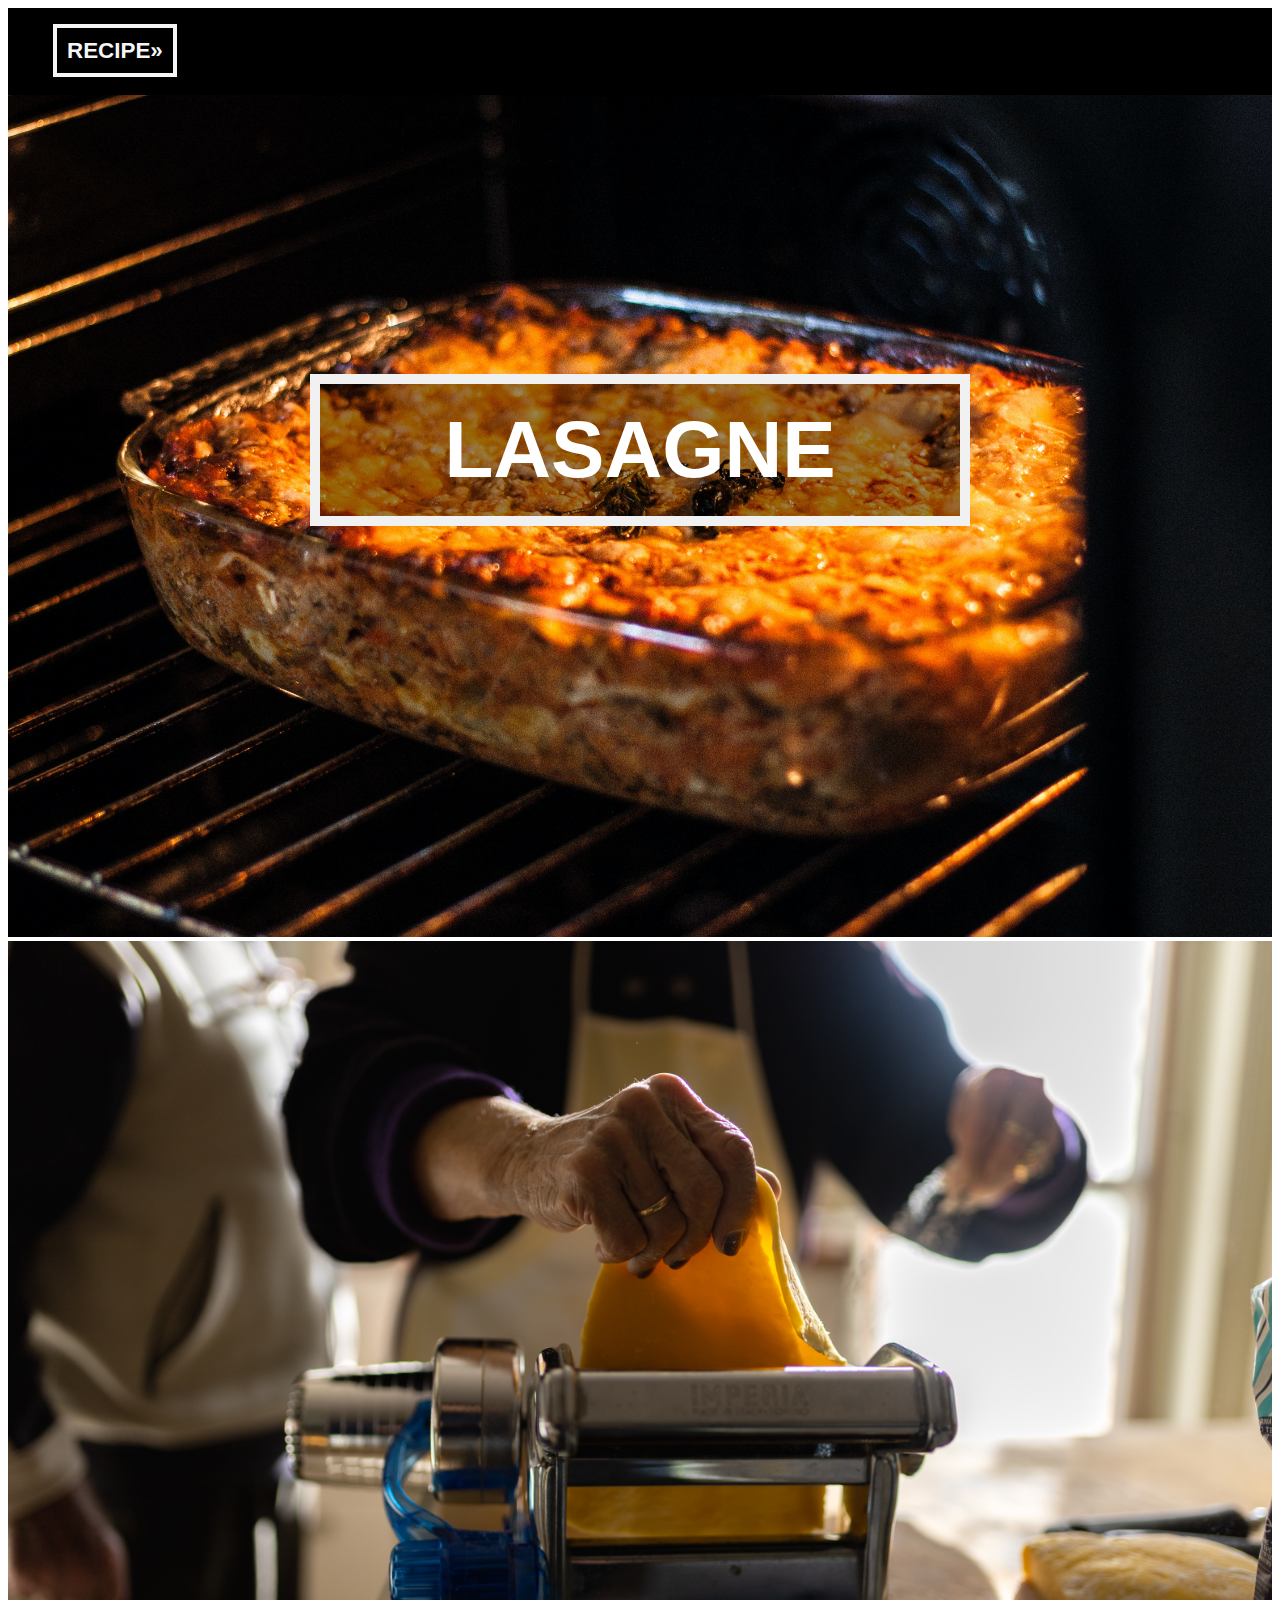
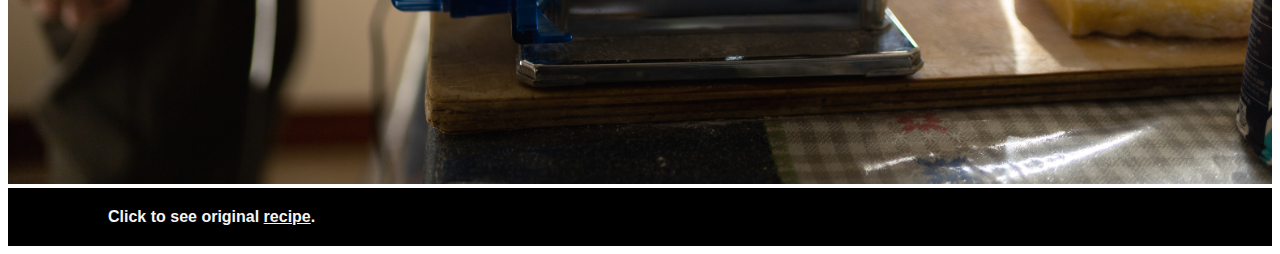
==== index.html @ 0da92e7b "first commit" ====
<!DOCTYPE html>

<html lang="hu">

<head>
    <meta charset="UTF-8">
    <meta http-equiv="X-UA-Compatible" content="IE=edge">
    <meta name="viewport" content="width=device-width, initial-scale=1.0">
    <link rel="stylesheet" type="text/css" href="./style/stilus.css" title="normal">
    <title>Lasagne Webpage</title>
</head>

<body>
<main id="index">
    <header>
        <nav id="menu" class="menu">
           <ul>
             <li><a href="recipe.html" target="_self"><span></span>RECIPE&raquo</a></li>
           </ul>
        </nav>
    </header>

    <div id="background">
        <img id="bg1" src="./img/lasagne.jpg" style="max-width: 100%" alt="A beautiful italian lasagne.">
        <img id="bg2" src="./img/pasta.jpg" style="max-width: 100%" alt="Pasta making.">
    </div>
    <div id="bgtext">LASAGNE</div>

</main>

<footer>
        Click to see original <a href="https://www.insidetherustickitchen.com/classic-beef-lasagne-spinach-pasta/" target="blank"> recipe</a>.
</footer>

</body>

</html>
---- style/stilus.css ----
.index {
    background-color: black;
}

.recipe {
    background-color: darkolivegreen;
}

body {
    font-family: 'Poppins', Verdana, Geneva, Tahoma, sans-serif;
    font-size: 1em;
    text-align: justify;
    color: whitesmoke;
}

main#index .menu {
    background-color: black;
    border-top: solid black;
    border-bottom: solid black;
}

main#index header {
    min-width: 400px;
    max-width: 100%;
    font-family: 'Poppins', Verdana, Geneva, Tahoma, sans-serif;
    font-weight: bold;
    font-size: 140%;
    background-color: black;
    padding: 5px;
}

main#recipe .menu {
    background-color: darkolivegreen;
    border-top: solid darkolivegreen;
    border-bottom: solid darkolivegreen;
}

main#recipe header {
    min-width: 400px;
    max-width: 100%;
    font-family: 'Poppins', Verdana, Geneva, Tahoma, sans-serif;
    font-weight: bold;
    font-size: 120%;
    background-color: darkolivegreen;
    padding: 5px;
    color: whitesmoke;
}

main#recipe header nav a, a:visited {
    text-decoration:none;
    color: whitesmoke;
    font-size: 1em;
}

header nav ul li {
    display: inline;
    border:4px solid whitesmoke;
    padding:10px;
}

header nav a, a:visited {
    text-decoration:none;
    color: whitesmoke;
    font-size: 1em;
}

header nav a:hover{font-style: italic;}

main#recipe header nav ul li {
    border:4px solid whitesmoke;
    color: whitesmoke;
}

footer {
    color: whitesmoke;
    background-color: black;
    min-width: 400px;
    max-width: 100%;
    padding: 20px;
    padding-left: 100px;
    font-family: Verdana, Geneva, Tahoma, sans-serif;
    font-weight: bold;
}

footer a, a:visited {color: whitesmoke;}

.recipe_footer {
    background-color: darkolivegreen;
}

div#background {
    background-position: center;
    background-repeat: no-repeat;
    background-size: cover;
    max-width: 100%;
}

div#bgtext {
    background-color: rgb(0,0,0);
    background-color: rgba(0,0,0, 0.4);
    color: white;
    font-weight: bold;
    font-size: 5em;
    border: 10px solid #f1f1f1;
    position: fixed;
    top: 50%;
    left: 50%;
    transform: translate(-50%, -50%);
    z-index: 2;
    width: 600px;
    padding: 20px;
    text-align: center;
}

div#recipe_text {
    background-color: rgb(0,0,0);
    background-color: rgba(0,0,0, 0.6);
    color: white;
    font-weight: bold;
    font-size: 75%;
    border: 10px solid #f1f1f1;
    position: fixed;
    top: 50%;
    left: 50%;
    transform: translate(-50%, -50%);
    z-index: 2;
    margin-top: 1%;
    width: 90%;
    padding: 20px;
    text-align: left;
}
div#recipe_text h1 {
    font-size: 200%;
    text-align: center;
}

div#recipe_text h2 {
    font-size: 120%;
}

div#recipe_text h3 {
    font-size: 120%;
    text-align: center;
}

.flex-container {
    display: flex;
}
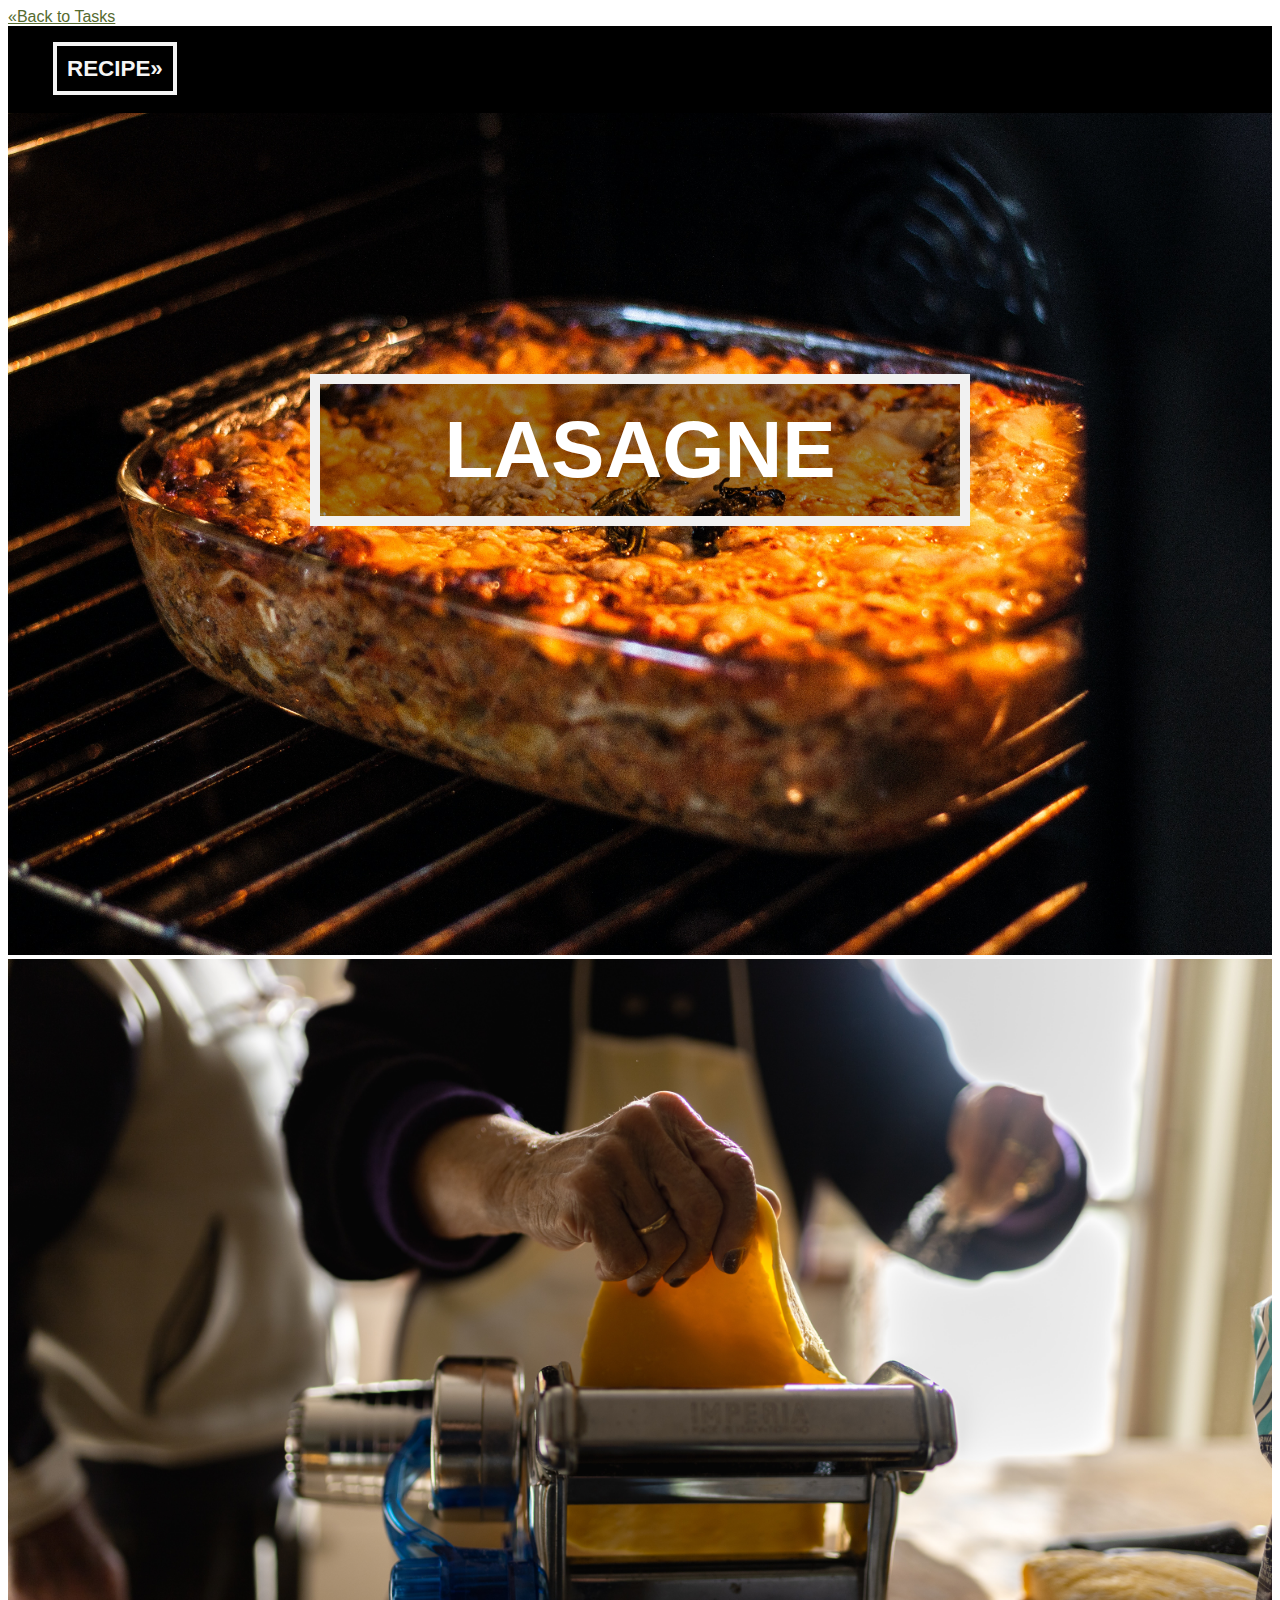
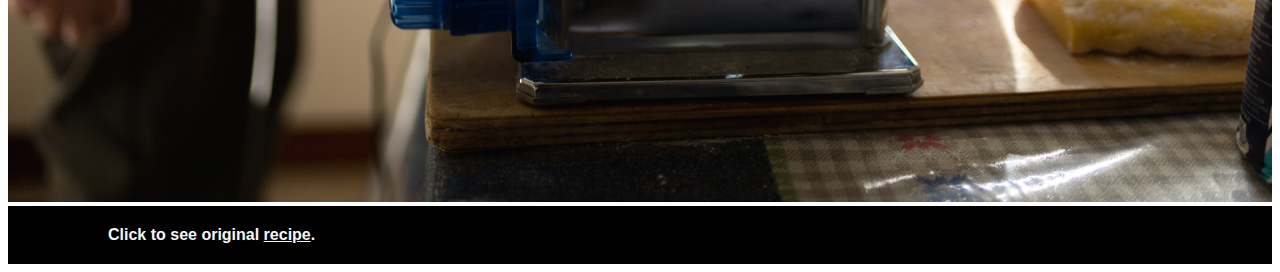
==== commit 28f7e2f9: "random string selector html and js created, added to tasks page" ====
--- a/index.html
+++ b/index.html
@@ -11,6 +11,11 @@
 </head>
 
 <body>
+
+    <div>
+        <a href="tasks.html" class="button" style="color: darkolivegreen;">&laquo;Back to Tasks</a>
+    </div>
+
 <main id="index">
     <header>
         <nav id="menu" class="menu">
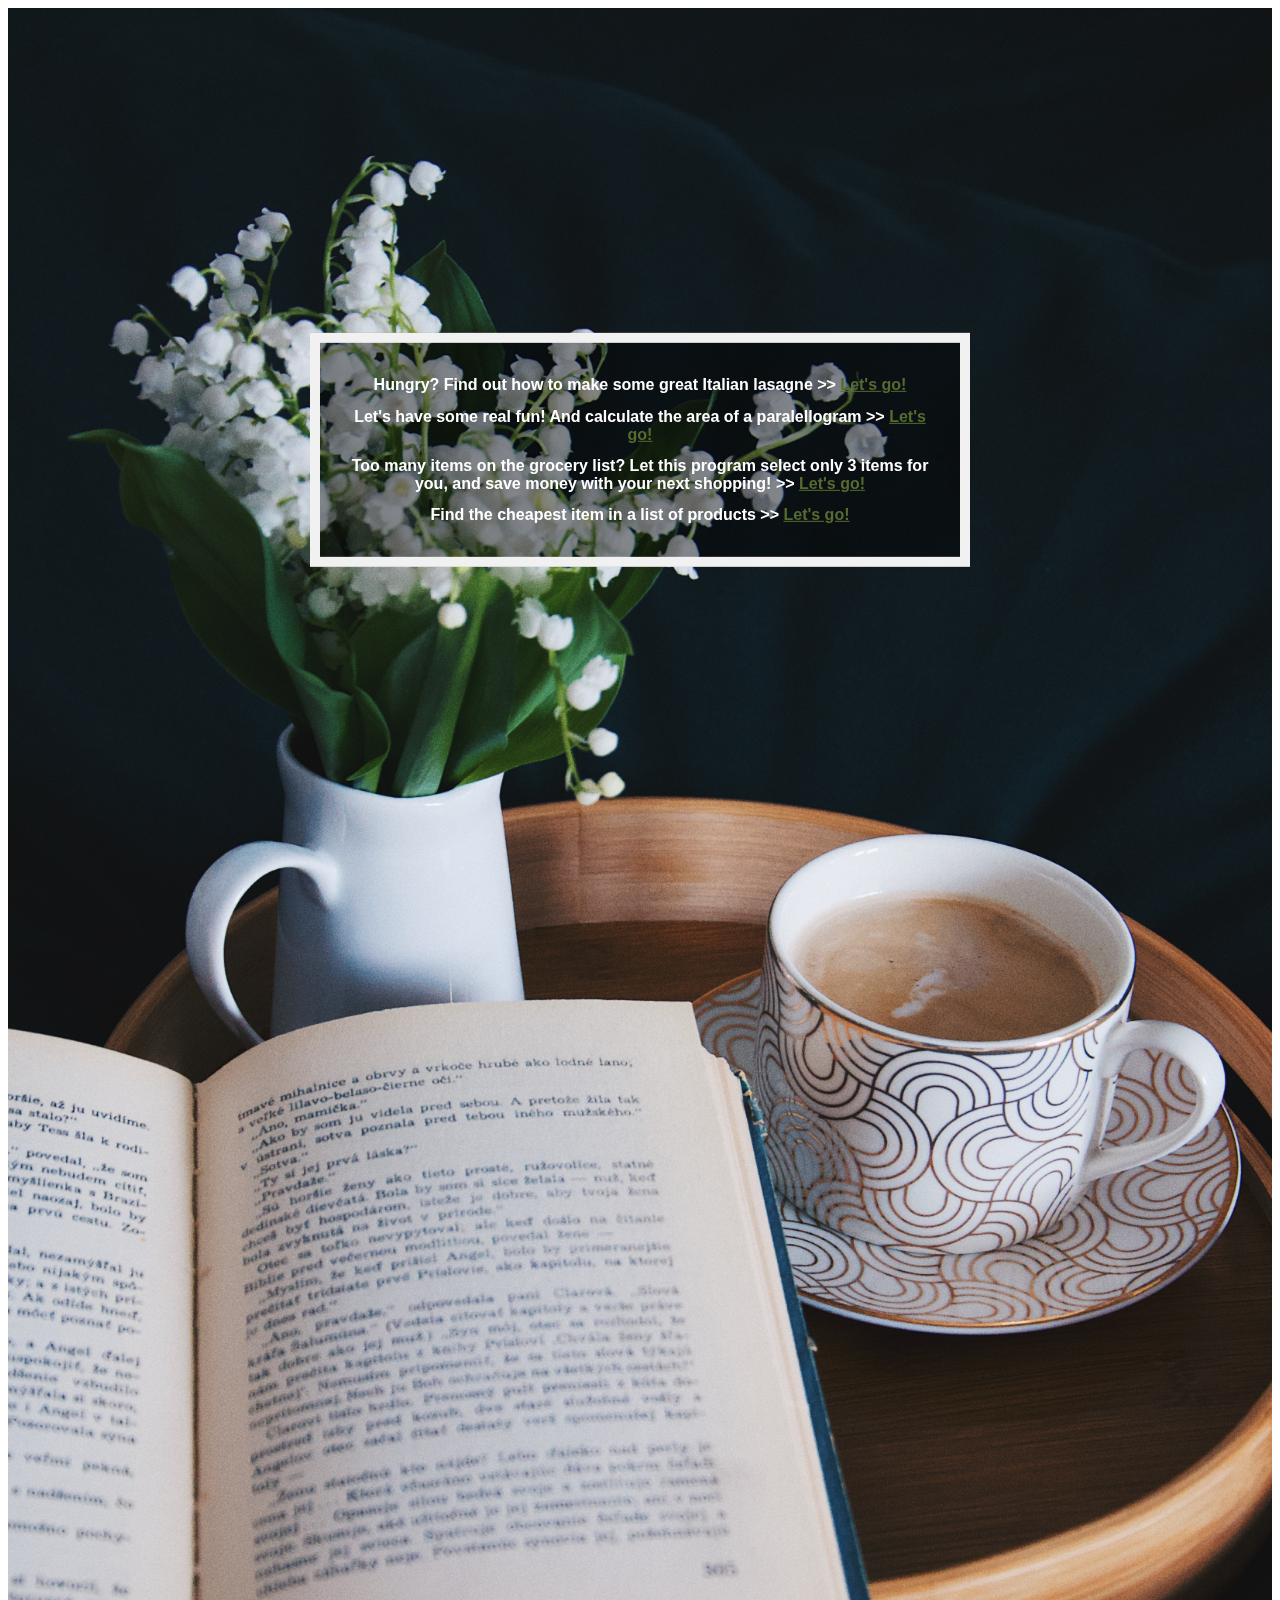
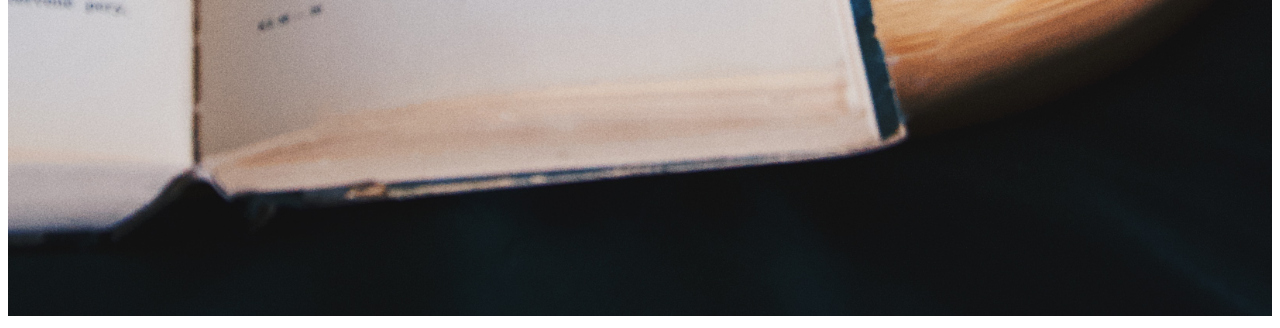
==== commit 3e4e1cea: "renamed the html pages" ====
--- a/index.html
+++ b/index.html
@@ -1,42 +1,34 @@
 <!DOCTYPE html>
-
 <html lang="hu">
-
 <head>
     <meta charset="UTF-8">
     <meta http-equiv="X-UA-Compatible" content="IE=edge">
     <meta name="viewport" content="width=device-width, initial-scale=1.0">
+    <title>Tasks Page</title>
     <link rel="stylesheet" type="text/css" href="./style/stilus.css" title="normal">
-    <title>Lasagne Webpage</title>
 </head>
+<body style="font-family: 'Poppins', Verdana, Geneva, Tahoma, sans-serif;">
 
-<body>
-
-    <div>
-        <a href="tasks.html" class="button" style="color: darkolivegreen;">&laquo;Back to Tasks</a>
+    <div id="background">
+        <img id="bg1" src="./img/lily_of_the_valley.jpg" style="max-width: 100%" alt="Lily of the valley.">
     </div>
 
-<main id="index">
-    <header>
-        <nav id="menu" class="menu">
-           <ul>
-             <li><a href="recipe.html" target="_self"><span></span>RECIPE&raquo</a></li>
-           </ul>
-        </nav>
-    </header>
+    <div id="bgtext">
+        
+        <h2 style="font-size: medium;">Hungry? Find out how to make some great Italian lasagne >> 
+            <a href="index.html" class="button" style="color: darkolivegreen; font-size: medium;">Let's go!</a>
+        </h2>
+        <h2 style="font-size: medium;">Let's have some real fun! And calculate the area of a paralellogram >> 
+            <a href="paralellograms.html" class="button" style="color: darkolivegreen; font-size: medium;">Let's go!</a>
+        </h2>
+        <h2 style="font-size: medium;">Too many items on the grocery list? Let this program select only 3 items for you, and save money with your next shopping! >> 
+            <a href="randomstrings.html" class="button" style="color: darkolivegreen; font-size: medium;">Let's go!</a>
+        </h2>
+        <h2 style="font-size: medium;">Find the cheapest item in a list of products >> 
+            <a href="prices.html" class="button" style="color: darkolivegreen; font-size: medium;">Let's go!</a>
+        </h2>
 
-    <div id="background">
-        <img id="bg1" src="./img/lasagne.jpg" style="max-width: 100%" alt="A beautiful italian lasagne.">
-        <img id="bg2" src="./img/pasta.jpg" style="max-width: 100%" alt="Pasta making.">
     </div>
-    <div id="bgtext">LASAGNE</div>
-
-</main>
-
-<footer>
-        Click to see original <a href="https://www.insidetherustickitchen.com/classic-beef-lasagne-spinach-pasta/" target="blank"> recipe</a>.
-</footer>
 
 </body>
-
 </html>--- a/style/stilus.css
+++ b/style/stilus.css
@@ -64,7 +64,7 @@
     font-size: 1em;
 }
 
-header nav a:hover{font-style: italic;}
+a:hover{font-style: italic;}
 
 main#recipe header nav ul li {
     border:4px solid whitesmoke;
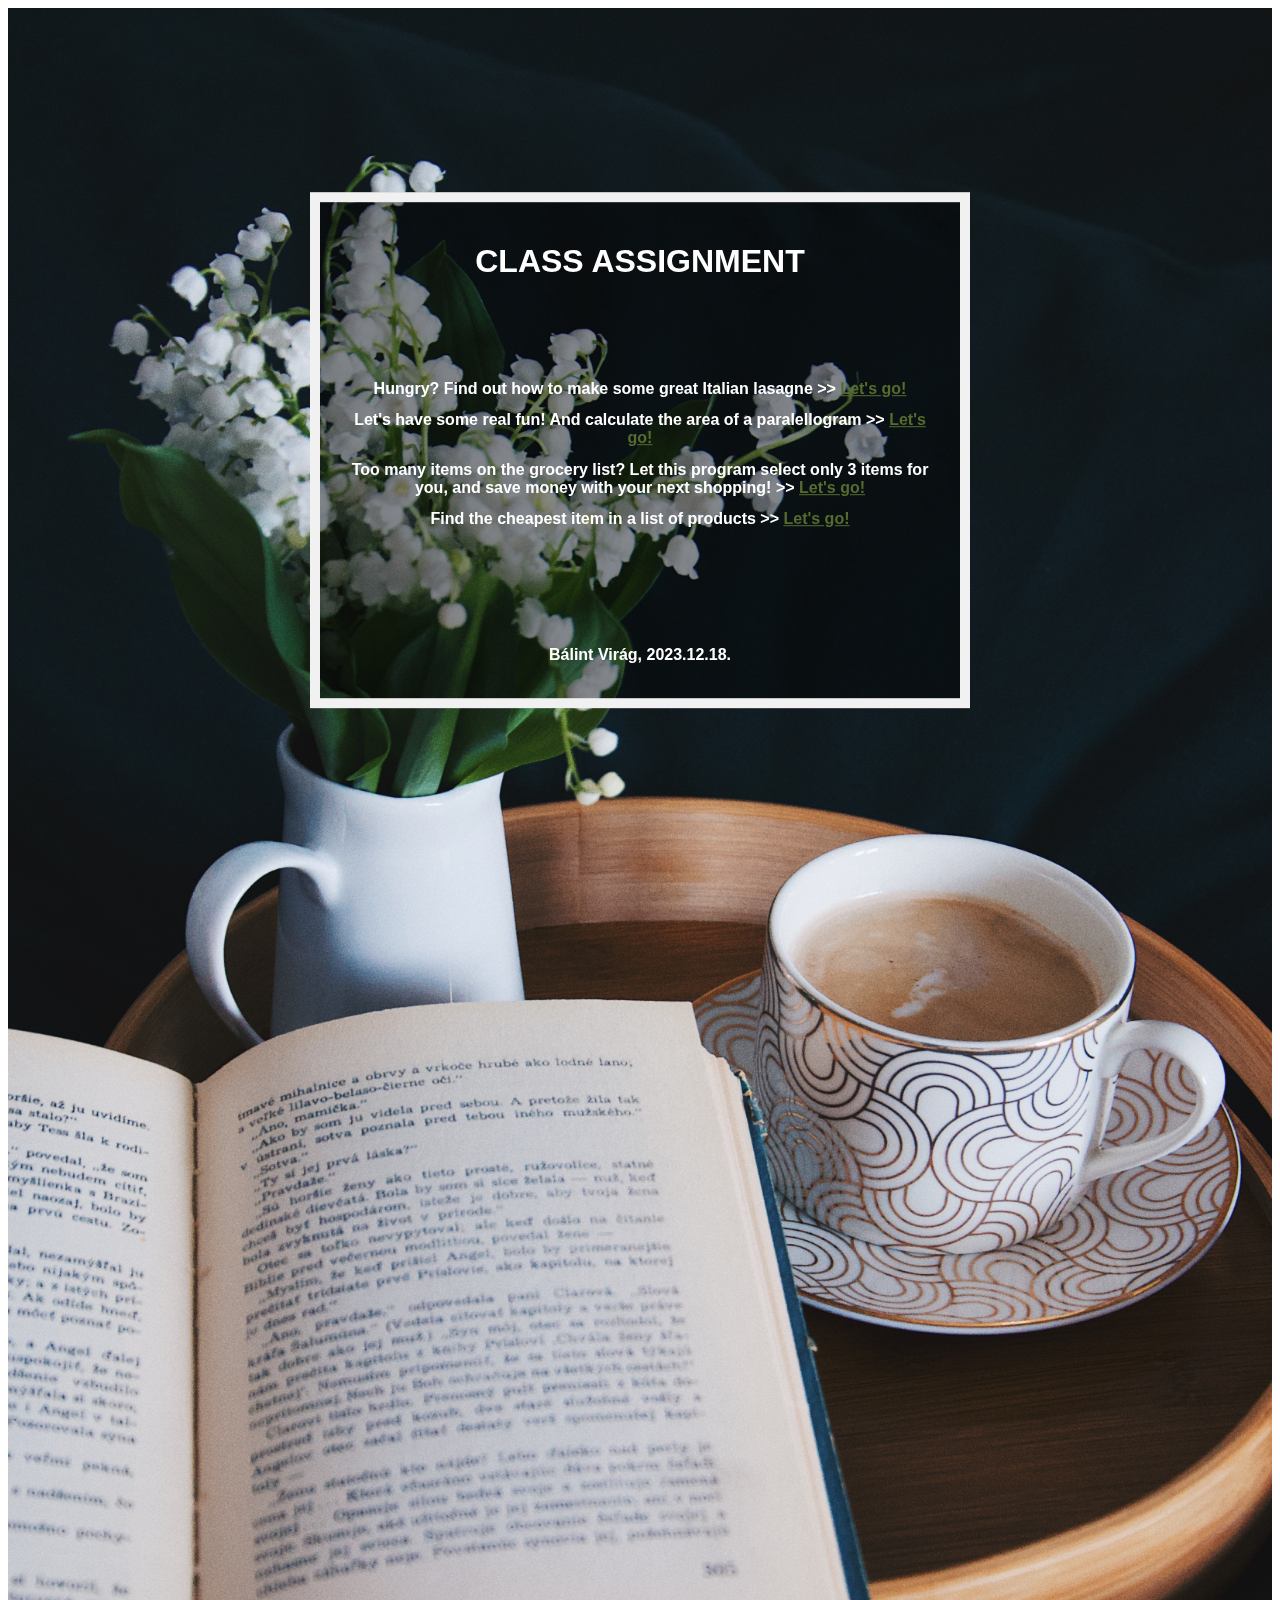
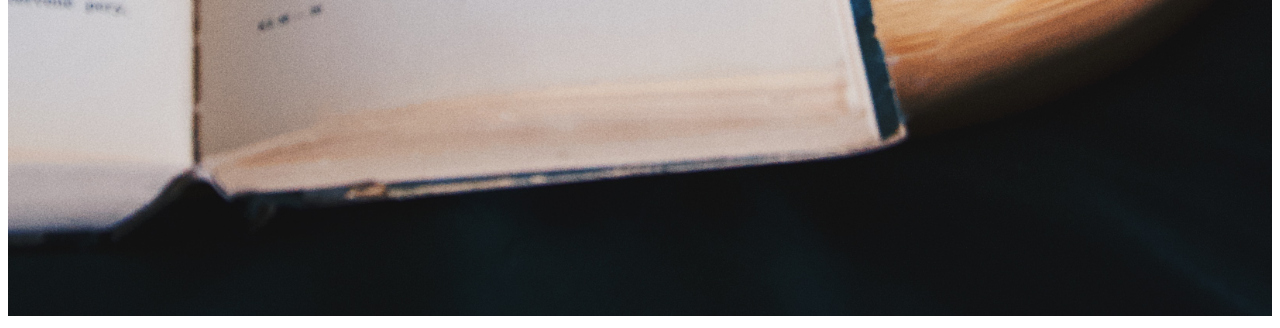
==== commit 634418d4: "changes to tasks page, dating and signing assignment" ====
--- a/index.html
+++ b/index.html
@@ -14,9 +14,12 @@
     </div>
 
     <div id="bgtext">
+
+        <h1 style="font-size: xx-large;">CLASS ASSIGNMENT</h1>
         
+        <h2></h2>
         <h2 style="font-size: medium;">Hungry? Find out how to make some great Italian lasagne >> 
-            <a href="index.html" class="button" style="color: darkolivegreen; font-size: medium;">Let's go!</a>
+            <a href="lasagne.html" class="button" style="color: darkolivegreen; font-size: medium;">Let's go!</a>
         </h2>
         <h2 style="font-size: medium;">Let's have some real fun! And calculate the area of a paralellogram >> 
             <a href="paralellograms.html" class="button" style="color: darkolivegreen; font-size: medium;">Let's go!</a>
@@ -26,7 +29,9 @@
         </h2>
         <h2 style="font-size: medium;">Find the cheapest item in a list of products >> 
             <a href="prices.html" class="button" style="color: darkolivegreen; font-size: medium;">Let's go!</a>
-        </h2>
+        </h2><br>
+
+        <h2 style="font-size: medium;">Bálint Virág, 2023.12.18.</h2>
 
     </div>
 
